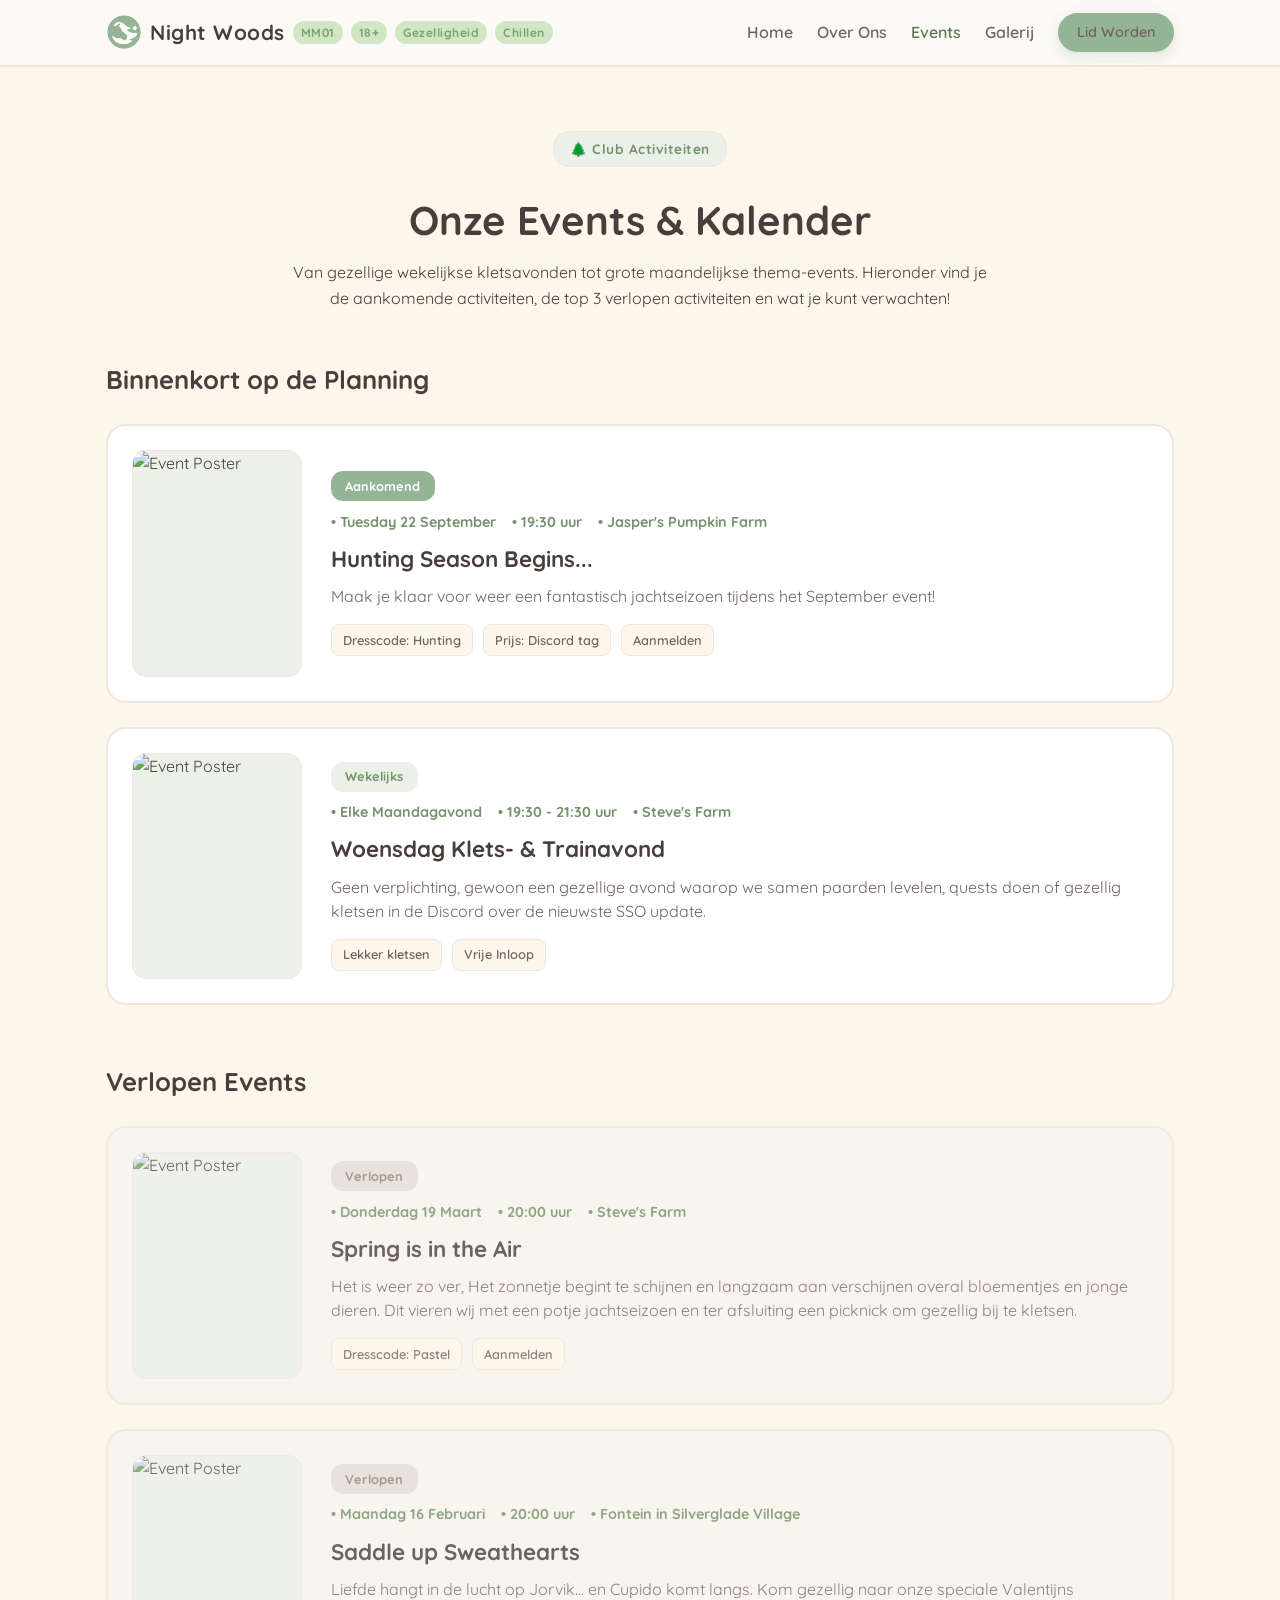
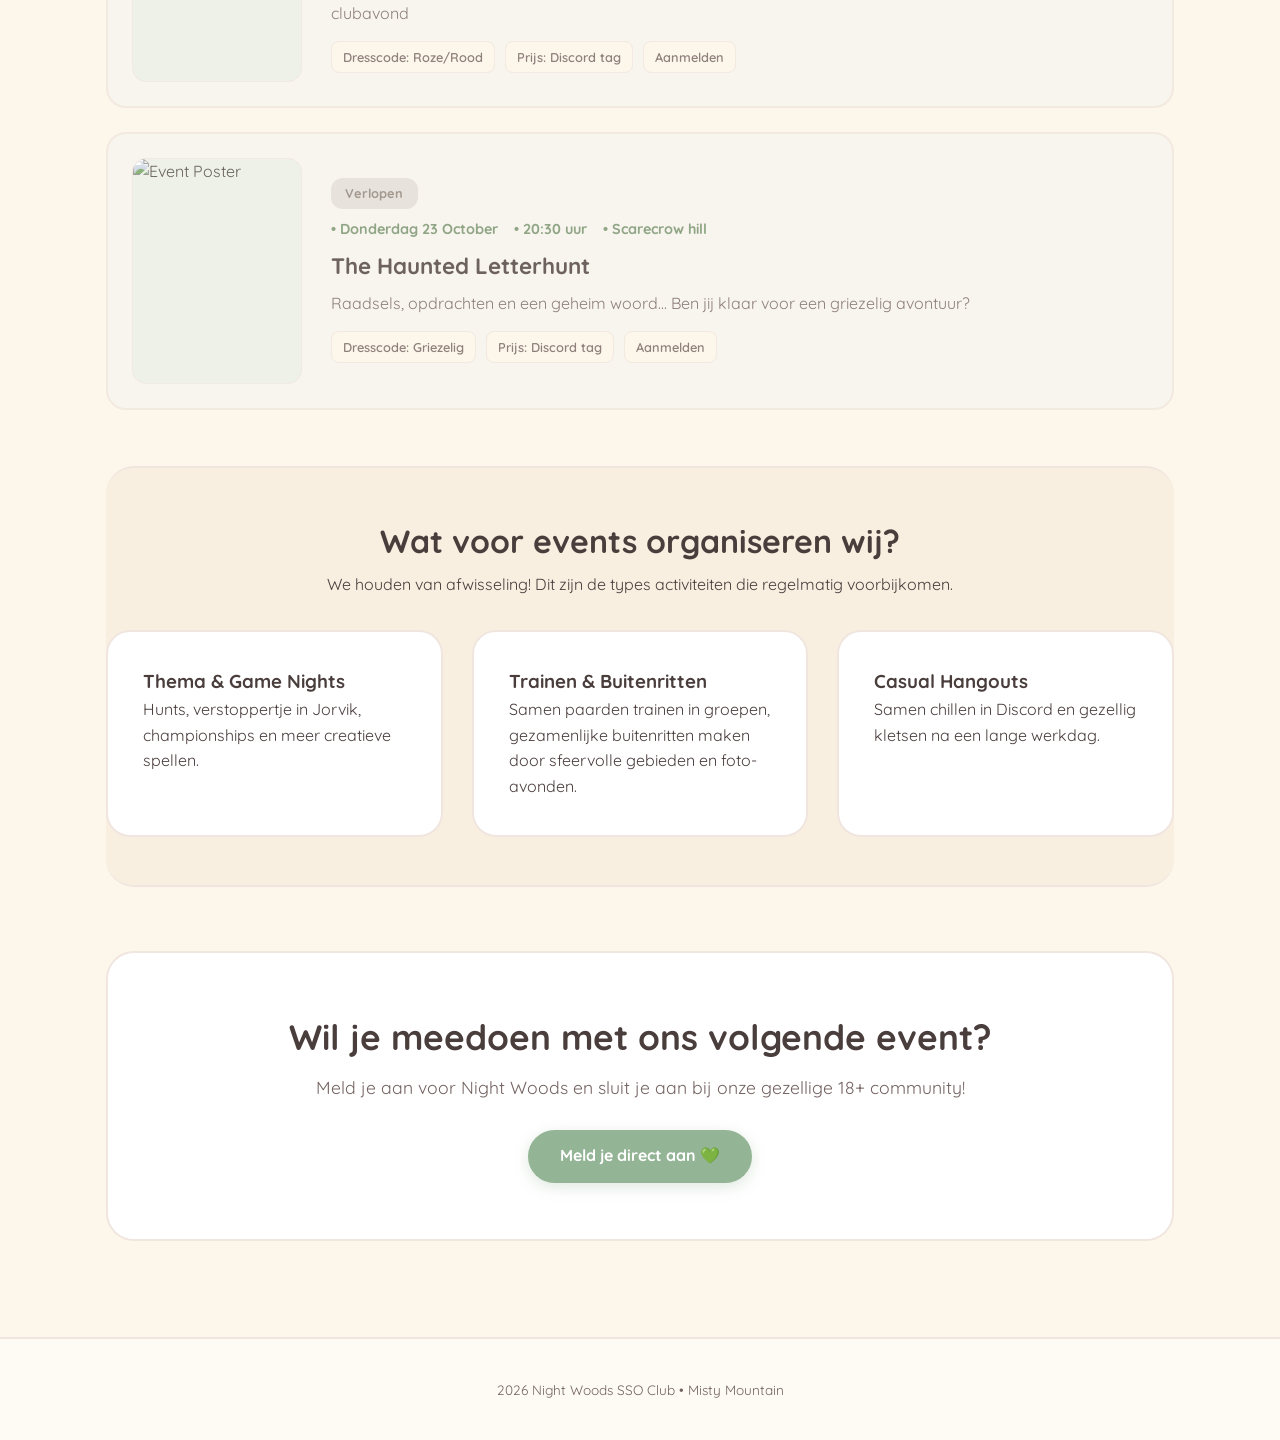
==== Events.html @ be2f6e5b "first commit" ====
<!DOCTYPE html>
<html lang="nl">
<head>
    <meta charset="UTF-8">
    <meta name="viewport" content="width=device-width, initial-scale=1.0">
    <title>Events | Night Woods 18+ SSO Club</title>
    
    <!-- Link naar de CSS in de map 'Css' -->
    <link rel="stylesheet" href="Css/Opmaak.css">
    
    <!-- Link naar de JS in de map 'Js' -->
    <script defer src="Js/main.js"></script>
</head>
<body>

    <!-- Navigatiemenu -->
    <header class="navbar">
        <div class="nav-container">
            <a href="index.html" class="brand-logo">
                <img src="Assets/Logo/SsoLogo.png" alt="Logo" class="brand-icon">
                Night Woods <span>MM01</span> <span>18+</span> <span>Gezelligheid</span> <span>Chillen</span>
            </a>
            <nav>
                <ul class="nav-links">
                    <li><a href="index.html">Home</a></li>
                    <li><a href="OverOns.html">Over Ons</a></li>
                    <li><a href="Events.html" class="active">Events</a></li>
                    <li><a href="Galerij.html">Galerij</a></li>
                    <li><a href="Aanmelden.html" class="btn btn-primary btn-nav">Lid Worden</a></li>
                </ul>
            </nav>
        </div>
    </header>

    <main class="container">
        
        <!-- Header Sectie -->
        <section class="events-header">
            <span class="badge">🌲 Club Activiteiten</span>
            <h1>Onze Events & Kalender</h1>
            <p>Van gezellige wekelijkse kletsavonden tot grote maandelijkse thema-events. Hieronder vind je de aankomende activiteiten, de top 3 verlopen activiteiten en wat je kunt verwachten!</p>
        </section>

        <!-- AANKOMENDE EVENTS -->
        <section class="events-section">
            <h2 class="section-title">Binnenkort op de Planning</h2>
            
            <div class="events-vertical-list">
                
                <!-- Event 1: Aankomend -->
                <article class="event-detail-card hover-lift">
                    <div class="event-poster">
                        <img src="assets/Poster/September26.png" alt="Event Poster">
                    </div>
                    <div class="event-detail-content">
                        <div class="event-detail-badge upcoming">Aankomend</div>
                        <div class="event-meta">
                            <span>• Tuesday 22 September</span>
                            <span>• 19:30 uur</span>
                            <span>• Jasper's Pumpkin Farm</span>
                        </div>
                        <h3>Hunting Season Begins...</h3>
                        <p>Maak je klaar voor weer een fantastisch jachtseizoen tijdens het September event!</p>
                        <div class="event-info-tags">
                            <span class="info-tag">Dresscode: Hunting</span>
                            <span class="info-tag">Prijs: Discord tag</span>
                            <span class="info-tag">Aanmelden</span>
                        </div>
                    </div>
                </article>

                <!-- Event 2: Wekelijks -->
                <article class="event-detail-card hover-lift">
                    <div class="event-poster">
                        <img src="assets/Poster/Wekelijks.png" alt="Event Poster">
                    </div>
                    <div class="event-detail-content">
                        <div class="event-detail-badge weekly">Wekelijks</div>
                        <div class="event-meta">
                            <span>• Elke Maandagavond</span>
                            <span>• 19:30 - 21:30 uur</span>
                            <span>• Steve's Farm</span>
                        </div>
                        <h3>Woensdag Klets- & Trainavond</h3>
                        <p>Geen verplichting, gewoon een gezellige avond waarop we samen paarden levelen, quests doen of gezellig kletsen in de Discord over de nieuwste SSO update.</p>
                        <div class="event-info-tags">
                            <span class="info-tag">Lekker kletsen</span>
                            <span class="info-tag">Vrije Inloop</span>
                        </div>
                    </div>
                </article>

            </div>
        </section>

        <!-- VERLOPEN EVENTS -->
        <section class="events-section">
            <h2 class="section-title">Verlopen Events</h2>
            
            <div class="events-vertical-list">
                
                <!-- Event 1: Verlopen -->
                <article class="event-detail-card event-expired hover-lift">
                    <div class="event-poster">
                        <img src="assets/Poster/Spring26.png" alt="Event Poster">
                    </div>
                    <div class="event-detail-content">
                        <div class="event-detail-badge expired">Verlopen</div>
                        <div class="event-meta">
                            <span>• Donderdag 19 Maart</span>
                            <span>• 20:00 uur</span>
                            <span>• Steve's Farm</span>
                        </div>
                        <h3>Spring is in the Air</h3>
                        <p>Het is weer zo ver, Het zonnetje begint te schijnen en langzaam aan verschijnen overal bloementjes en jonge dieren. Dit vieren wij met een potje jachtseizoen en ter afsluiting een picknick om gezellig bij te kletsen.</p>
                        <div class="event-info-tags">
                            <span class="info-tag">Dresscode: Pastel</span>
                            <span class="info-tag">Aanmelden</span>
                        </div>
                    </div>
                </article>

                <!-- Event 2: Verlopen -->
                <article class="event-detail-card event-expired hover-lift">
                    <div class="event-poster">
                        <img src="assets/Poster/Valentine26.png" alt="Event Poster">
                    </div>
                    <div class="event-detail-content">
                        <div class="event-detail-badge expired">Verlopen</div>
                        <div class="event-meta">
                            <span>• Maandag 16 Februari</span>
                            <span>• 20:00 uur</span>
                            <span>• Fontein in Silverglade Village</span>
                        </div>
                        <h3>Saddle up Sweathearts</h3>
                        <p>Liefde hangt in de lucht op Jorvik... en Cupido komt langs. Kom gezellig naar onze speciale Valentijns clubavond</p>
                        <div class="event-info-tags">
                            <span class="info-tag">Dresscode: Roze/Rood</span>
                            <span class="info-tag">Prijs: Discord tag</span>
                            <span class="info-tag">Aanmelden</span>
                        </div>
                    </div>
                </article>

                <!-- Event 3: Verlopen -->
                <article class="event-detail-card event-expired hover-lift">
                    <div class="event-poster">
                        <img src="assets/Poster/Halloween25.png" alt="Event Poster">
                    </div>
                    <div class="event-detail-content">
                        <div class="event-detail-badge expired">Verlopen</div>
                        <div class="event-meta">
                            <span>• Donderdag 23 October</span>
                            <span>• 20:30 uur</span>
                            <span>• Scarecrow hill</span>
                        </div>
                        <h3>The Haunted Letterhunt</h3>
                        <p>Raadsels, opdrachten en een geheim woord... Ben jij klaar voor een griezelig avontuur?</p>
                        <div class="event-info-tags">
                            <span class="info-tag">Dresscode: Griezelig</span>
                            <span class="info-tag">Prijs: Discord tag</span>
                            <span class="info-tag">Aanmelden</span>
                        </div>
                    </div>
                </article>

            </div>
        </section>

        <!-- EVENT CATEGORIEËN / SOORTEN EVENTS -->
        <section class="events-bg-wrapper rounded-wrapper">
            <div class="section-header">
                <h2>Wat voor events organiseren wij?</h2>
                <p>We houden van afwisseling! Dit zijn de types activiteiten die regelmatig voorbijkomen.</p>
            </div>

            <div class="grid-3">
                <div class="card hover-lift">
                    <h3>Thema & Game Nights</h3>
                    <p>Hunts, verstoppertje in Jorvik, championships en meer creatieve spellen.</p>
                </div>

                <div class="card hover-lift">

                    <h3>Trainen & Buitenritten</h3>
                    <p>Samen paarden trainen in groepen, gezamenlijke buitenritten maken door sfeervolle gebieden en foto-avonden.</p>
                </div>

                <div class="card hover-lift">
                    <h3>Casual Hangouts</h3>
                    <p>Samen chillen in Discord en gezellig kletsen na een lange werkdag.</p>
                </div>
            </div>
        </section>

        <!-- CTA ONDERAAN -->
        <section class="cta-banner hover-lift">
            <h2>Wil je meedoen met ons volgende event?</h2>
            <p>Meld je aan voor Night Woods en sluit je aan bij onze gezellige 18+ community!</p>
            <a href="Aanmelden.html" class="btn btn-primary float-animation">Meld je direct aan 💚</a>
        </section>

    </main>

    <footer>
        <p>2026 Night Woods SSO Club • Misty Mountain</p>
    </footer>

</body>
</html>
---- Css/Opmaak.css ----
@import url('https://fonts.googleapis.com/css2?family=Quicksand:wght@500;600;700&display=swap');

/* ==========================================================================
   CSS VARIABELEN & KLEUNINSTELLINGEN
   ========================================================================== */
:root {
    /* --- Knoppen & Primaire Elementen --- */
    --primary: #94b496;             /* Achtergrond primaire knop & actieve badges */
    --primary-hover: #5b7758;       /* Hover-status primaire knop & actieve navigatielinks */
    --primary-text: #ffffff;        /* Tekstkleur op primaire knoppen */
    
    --btn-sec-bg: #ffffff;          /* Achtergrond secundaire knop */
    --btn-sec-hover: #f7ede2;       /* Hover-achtergrond secundaire knop */
    
    --accent: #74926c;              /* Randaccenten & event metagegevens */
    
    /* --- Badges & Tags --- */
    --tag-pink-bg: #d0e6c4;         /* Achtergrond van tags in de merknaam/logo */
    --tag-pink-text: #7da176;       /* Tekstkleur van tags in de merknaam/logo */
    
    --badge-bg: #ebf0e8;            /* Achtergrond van algemene badges, tags & avatarframes */
    --badge-text: #74926c;          /* Tekstkleur van algemene badges & tags */

    /* --- Achtergrondkleuren --- */
    --bg-main: #fdf6ea;             /* Hoofdachtergrond van de pagina & formuliervelden */
    --bg-alt: #f8efe0;              /* Achtergrond van alternatieve/secundaire secties */
    --bg-card: #ffffff;             /* Achtergrond van kaarten, CTA-banners & containers */
    --bg-card-border: #f0e6df;      /* Randkleur voor kaarten, deelframes & scheidingslijnen */
    --bg-navbar: rgba(252, 250, 247, 0.92); /* Achtergrond van de sticky navigatiebalk */
    --bg-footer: rgba(255, 255, 255, 0.5);  /* Achtergrond van de footer */

    /* --- Tekstkleuren --- */
    --text-main: #4a3e3d;           /* Hoofdelementen, titels (h1-h4) & standaard tekst */
    --text-muted: #736361;          /* Subtekst, paragraaftekst & secundaire informatie */

    /* --- Afbeeldingen & Afmetingen --- */
    --logo-size: 36px;                                     /* Hoogte en breedte van het merklogo */
    --hero-banner-url: url('../Assets/Banner/Banner.png'); /* Bronbestand van de headerbanner */
    --hero-height: 380px;                                  /* Hoogte van de headerbanner */

    /* --- Transitie --- */
    --smooth-transition: all 0.3s cubic-bezier(0.25, 0.8, 0.25, 1);
}

/* ==========================================================================
   BASIS RESET & LAYOUT
   ========================================================================== */
* {
    margin: 0;
    padding: 0;
    box-sizing: border-box;
}

html {
    scroll-behavior: smooth;
}

body {
    background-color: var(--bg-main);
    color: var(--text-main);
    font-family: 'Quicksand', 'Segoe UI', sans-serif;
    line-height: 1.6;
}

.container {
    max-width: 1100px;
    margin: 0 auto;
    padding: 2rem 1rem;
}

/* ==========================================================================
   NAVIGATIEBALK
   ========================================================================== */
.navbar {
    background-color: var(--bg-navbar);
    backdrop-filter: blur(12px);
    position: sticky;
    top: 0;
    z-index: 100;
    border-bottom: 2px solid var(--bg-card-border);
    transition: var(--smooth-transition);
}

.nav-container {
    max-width: 1100px;
    margin: 0 auto;
    display: flex;
    justify-content: space-between;
    align-items: center;
    padding: 0.8rem 1rem;
}

.brand-logo {
    display: flex;
    align-items: center;
    gap: 0.5rem;
    font-size: 1.3rem;
    font-weight: 700;
    color: var(--text-main);
    text-decoration: none;
    letter-spacing: 0.5px;
}

.brand-icon {
    width: var(--logo-size);
    height: var(--logo-size);
    object-fit: contain;
    transition: transform 0.3s ease;
}

.brand-logo:hover .brand-icon {
    transform: rotate(-8deg) scale(1.1);
}

.brand-logo span {
    background: var(--tag-pink-bg);
    color: var(--tag-pink-text);
    font-size: 0.75rem;
    padding: 2px 8px;
    border-radius: 12px;
    font-weight: 700;
}

.nav-links {
    display: flex;
    list-style: none;
    gap: 1.5rem;
    align-items: center;
}

.nav-links a {
    color: var(--text-muted);
    text-decoration: none;
    font-weight: 600;
    transition: var(--smooth-transition);
}

.nav-links a:hover, 
.nav-links a.active {
    color: var(--primary-hover);
}

/* ==========================================================================
   HEADER BANNER
   ========================================================================== */
.hero-image-header {
    background: var(--hero-banner-url) center/cover no-repeat;
    height: var(--hero-height);
    width: 100%;
    border-bottom: 2px solid var(--bg-card-border);
}

.hero-text-section {
    background-color: var(--bg-main);
    padding: 3.5rem 1rem 2.5rem 1rem;
    text-align: center;
}

.hero-content {
    max-width: 700px;
    margin: 0 auto;
}

.hero-text-section h1 {
    font-size: 2.8rem;
    margin: 0.8rem 0;
    color: var(--text-main);
    font-weight: 700;
}

.hero-text-section p {
    color: var(--text-muted);
    font-size: 1.15rem;
    margin-bottom: 2rem;
}

.hero-buttons {
    display: flex;
    justify-content: center;
    gap: 1rem;
    flex-wrap: wrap;
}

/* ==========================================================================
   BADGES & KNOPPEN
   ========================================================================== */
.badge {
    background-color: var(--badge-bg);
    color: var(--badge-text);
    padding: 0.4rem 1rem;
    border-radius: 16px;
    font-size: 0.85rem;
    font-weight: 700;
    letter-spacing: 0.5px;
    display: inline-block;
    margin-bottom: 0.8rem;
    border: 1px solid var(--bg-card-border);
}

.btn {
    display: inline-block;
    padding: 0.85rem 2rem;
    border-radius: 50px;
    text-decoration: none;
    font-weight: 700;
    transition: var(--smooth-transition);
    border: none;
    cursor: pointer;
}

.btn-primary {
    background-color: var(--primary);
    color: var(--primary-text);
    box-shadow: 0 4px 15px rgba(148, 180, 150, 0.3);
}

.btn-primary:hover {
    background-color: var(--primary-hover);
    transform: translateY(-3px);
    box-shadow: 0 6px 20px rgba(111, 146, 108, 0.4);
}

.btn-secondary {
    background-color: var(--btn-sec-bg);
    color: var(--text-main);
    border: 2px solid var(--bg-card-border);
}

.btn-secondary:hover {
    background-color: var(--btn-sec-hover);
    transform: translateY(-3px);
}

.btn-nav {
    padding: 0.5rem 1.2rem;
    font-size: 0.9rem;
}

/* ==========================================================================
   GRID LAYOUTS & CONTAINERS
   ========================================================================== */
.events-bg-wrapper {
    background-color: var(--bg-alt);
    padding: 3rem 0;
    border-top: 2px solid var(--bg-card-border);
    border-bottom: 2px solid var(--bg-card-border);
    margin: 2rem 0;
}

.section-header {
    text-align: center;
    margin-bottom: 2rem;
}

.section-header h2 {
    font-size: 2rem;
    margin-bottom: 0.3rem;
}

.grid-2 {
    display: grid;
    grid-template-columns: repeat(auto-fit, minmax(300px, 1fr));
    gap: 2rem;
    margin: 2rem 0;
}

.grid-3 {
    display: grid;
    grid-template-columns: repeat(auto-fit, minmax(280px, 1fr));
    gap: 1.8rem;
    margin-top: 1.5rem;
}

.rounded-wrapper {
    border-radius: 28px;
}

/* ==========================================================================
   ALGEMENE KAARTEN & ELEMENEN
   ========================================================================== */
.card {
    background-color: var(--bg-card);
    border: 2px solid var(--bg-card-border);
    padding: 2.2rem;
    border-radius: 24px;
    position: relative;
    transition: var(--smooth-transition);
}

.card-icon {
    font-size: 1.8rem;
    margin-bottom: 0.5rem;
}

.card-highlight {
    border-left: 6px solid var(--accent);
}

.feature-list {
    list-style: none;
    margin-top: 1rem;
}

.feature-list li {
    padding: 0.6rem 0;
    border-bottom: 1px dashed var(--bg-card-border);
    color: var(--text-muted);
    display: flex;
    align-items: center;
    gap: 0.5rem;
}

.feature-list li:last-child {
    border-bottom: none;
}

.feature-list strong {
    color: var(--text-main);
}

/* ==========================================================================
   HOMEPAGE EVENT KAARTEN
   ========================================================================== */
.event-card {
    background-color: var(--bg-card);
    border: 2px solid var(--bg-card-border);
    border-radius: 24px;
    padding: 0 !important;
    overflow: hidden;
    display: flex;
    flex-direction: column;
    transition: var(--smooth-transition);
}

.event-card-image {
    width: 100%;
    height: 180px;
    position: relative;
    overflow: hidden;
    background-color: var(--badge-bg);
}

.event-card-image img {
    width: 100%;
    height: 100%;
    object-fit: cover;
    display: block;
    transition: transform 0.4s ease;
}

.event-card:hover .event-card-image img {
    transform: scale(1.05);
}

.event-card-body {
    padding: 1.5rem;
    display: flex;
    flex-direction: column;
    align-items: flex-start;
    flex-grow: 1;
}

.event-card-body .event-tag {
    position: static !important;
    display: inline-block;
    margin-bottom: 0.6rem;
    font-size: 0.8rem;
    color: var(--badge-text);
    background-color: var(--badge-bg);
    padding: 0.3rem 0.8rem;
    border-radius: 10px;
    font-weight: 700;
}

/* ==========================================================================
   EVENTS PAGINA LAYOUT
   ========================================================================== */
.events-header {
    text-align: center;
    max-width: 700px;
    margin: 2rem auto 3rem auto;
}

.events-header h1 {
    font-size: 2.5rem;
    margin: 0.5rem 0;
}

.section-title {
    font-size: 1.6rem;
    margin-bottom: 1.5rem;
    color: var(--text-main);
}

.events-vertical-list {
    display: flex;
    flex-direction: column;
    gap: 1.5rem;
    margin-bottom: 3.5rem;
}

.event-detail-card {
    background-color: var(--bg-card);
    border: 2px solid var(--bg-card-border);
    border-radius: 20px;
    padding: 1.5rem;
    display: flex;
    flex-direction: row;
    gap: 1.8rem;
    align-items: center;
}

.event-poster {
    width: 170px;
    aspect-ratio: 3 / 4;
    flex-shrink: 0;
    border-radius: 14px;
    overflow: hidden;
    background-color: var(--badge-bg);
    border: 1px solid var(--bg-card-border);
    display: flex;
    align-items: center;
    justify-content: center;
}

.event-poster img {
    width: 100%;
    height: 100%;
    display: block;
}

.event-detail-content {
    display: flex;
    flex-direction: column;
    align-items: flex-start;
    flex-grow: 1;
}

.event-detail-badge {
    display: inline-block;
    padding: 0.3rem 0.9rem;
    border-radius: 12px;
    font-size: 0.8rem;
    font-weight: 700;
    margin-bottom: 0.6rem;
}

.event-detail-badge.upcoming {
    background-color: var(--primary);
    color: #ffffff;
}

.event-detail-badge.weekly {
    background-color: var(--badge-bg);
    color: var(--badge-text);
}

.event-detail-badge.expired {
    background-color: #e2ded8;
    color: #8c827a;
}

.event-detail-card.event-expired {
    background-color: #f7f4ef;
    opacity: 0.8;
}

.event-detail-card.event-expired .event-poster img {
    filter: grayscale(40%);
}

.event-meta {
    display: flex;
    flex-wrap: wrap;
    gap: 1rem;
    font-size: 0.9rem;
    font-weight: 700;
    color: var(--accent);
    margin-bottom: 0.5rem;
}

.event-detail-content h3 {
    font-size: 1.4rem;
    margin-bottom: 0.4rem;
    color: var(--text-main);
}

.event-detail-content p {
    color: var(--text-muted);
    margin-bottom: 1rem;
    line-height: 1.5;
}

.event-info-tags {
    display: flex;
    flex-wrap: wrap;
    gap: 0.6rem;
}

.info-tag {
    background-color: var(--bg-main);
    border: 1px solid var(--bg-card-border);
    color: var(--text-muted);
    font-size: 0.8rem;
    padding: 0.3rem 0.7rem;
    border-radius: 8px;
    font-weight: 600;
}

/* ==========================================================================
   GALERIJ PAGINA LAYOUT
   ========================================================================== */
.gallery-header {
    text-align: center;
    max-width: 700px;
    margin: 2rem auto 3rem auto;
}

.gallery-header h1 {
    font-size: 2.5rem;
    margin: 0.5rem 0;
}

.gallery-grid {
    display: grid;
    grid-template-columns: repeat(auto-fill, minmax(300px, 1fr));
    gap: 1.5rem;
    margin-bottom: 4rem;
}

.gallery-card {
    background-color: var(--bg-card);
    border: 2px solid var(--bg-card-border);
    border-radius: 20px;
    overflow: hidden;
}

.gallery-image-wrapper {
    position: relative;
    width: 100%;
    aspect-ratio: 16 / 10;
    overflow: hidden;
    background-color: var(--badge-bg);
}

.gallery-image-wrapper img {
    width: 100%;
    height: 100%;
    object-fit: cover;
    display: block;
    transition: transform 0.4s ease;
}

.gallery-card:hover .gallery-image-wrapper img {
    transform: scale(1.05);
}

.gallery-overlay {
    position: absolute;
    top: 12px;
    left: 12px;
}

.gallery-tag {
    background-color: rgba(0, 0, 0, 0.65);
    color: #ffffff;
    font-size: 0.8rem;
    font-weight: 700;
    padding: 0.35rem 0.8rem;
    border-radius: 10px;
    backdrop-filter: blur(4px);
}

/* ==========================================================================
   OVER ONS PAGINA LAYOUT
   ========================================================================== */
.about-header {
    text-align: center;
    max-width: 700px;
    margin: 2rem auto 3.5rem auto;
}

.about-header h1 {
    font-size: 2.5rem;
    margin: 0.5rem 0;
}

.team-grid {
    display: grid;
    grid-template-columns: repeat(auto-fit, minmax(260px, 1fr));
    gap: 2rem;
    margin-bottom: 4rem;
}

.team-card {
    background-color: var(--bg-card);
    border: 2px solid var(--bg-card-border);
    border-radius: 20px;
    padding: 1.8rem;
    text-align: center;
    display: flex;
    flex-direction: column;
    align-items: center;
}

.team-avatar-wrapper {
    width: 130px;
    height: 130px;
    border-radius: 50%;
    overflow: hidden;
    margin-bottom: 1.2rem;
    border: 3px solid var(--primary);
    background-color: var(--badge-bg);
}

.team-avatar-wrapper img {
    width: 100%;
    height: 100%;
    object-fit: cover;
}

.team-role {
    display: inline-block;
    background-color: var(--badge-bg);
    color: var(--badge-text);
    font-size: 0.8rem;
    font-weight: 700;
    padding: 0.3rem 0.8rem;
    border-radius: 10px;
    margin-bottom: 0.5rem;
}

.team-info h3 {
    font-size: 1.3rem;
    color: var(--text-main);
    margin-bottom: 0.5rem;
}

.team-info p {
    font-size: 0.9rem;
    color: var(--text-muted);
    line-height: 1.5;
}

.members-section {
    padding: 3rem 2rem;
    margin-bottom: 4rem;
}

.members-grid {
    display: grid;
    grid-template-columns: repeat(auto-fill, minmax(130px, 1fr));
    gap: 1.5rem;
    margin-top: 2rem;
}

.member-badge-card {
    background-color: var(--bg-card);
    border: 2px solid var(--bg-card-border);
    border-radius: 16px;
    padding: 1rem;
    text-align: center;
    display: flex;
    flex-direction: column;
    align-items: center;
}

.member-avatar {
    width: 70px;
    height: 70px;
    border-radius: 50%;
    overflow: hidden;
    margin-bottom: 0.6rem;
    border: 2px solid var(--bg-card-border);
    background-color: var(--bg-main);
}

.member-avatar img {
    width: 100%;
    height: 100%;
    object-fit: cover;
}

.member-badge-card h4 {
    font-size: 0.95rem;
    color: var(--text-main);
    margin-bottom: 0.2rem;
}

.member-tag {
    font-size: 0.75rem;
    color: var(--text-muted);
    font-weight: 600;
}

.placeholder-card {
    border: 2px dashed var(--bg-card-border);
    background-color: transparent;
}

.placeholder-avatar {
    display: flex;
    align-items: center;
    justify-content: center;
    font-size: 1.5rem;
}

/* ==========================================================================
   FORMULIER LAYOUT
   ========================================================================== */
.form-header {
    text-align: center;
    max-width: 650px;
    margin: 2rem auto 2.5rem auto;
}

.form-header h1 {
    font-size: 2.5rem;
    margin: 0.5rem 0;
}

.form-card {
    max-width: 650px;
    margin: 0 auto 4rem auto;
}

.club-form {
    display: flex;
    flex-direction: column;
    gap: 1.5rem;
}

.form-group {
    display: flex;
    flex-direction: column;
    gap: 0.5rem;
}

.form-group label {
    font-weight: 700;
    color: var(--text-main);
    font-size: 0.95rem;
}

.form-group input,
.form-group textarea {
    width: 100%;
    padding: 0.9rem 1.2rem;
    border-radius: 16px;
    border: 2px solid var(--bg-card-border);
    background-color: var(--bg-main);
    color: var(--text-main);
    font-family: inherit;
    font-size: 1rem;
    transition: var(--smooth-transition);
}

.form-group input:focus,
.form-group textarea:focus {
    outline: none;
    border-color: var(--primary);
    background-color: #ffffff;
    box-shadow: 0 0 0 4px rgba(148, 180, 150, 0.2);
}

.btn-submit {
    width: 100%;
    margin-top: 1rem;
    font-size: 1.1rem;
    text-align: center;
}

/* ==========================================================================
   FOOTER & CTA BANNER
   ========================================================================== */
.cta-banner {
    background-color: var(--bg-card);
    border: 2px solid var(--bg-card-border);
    text-align: center;
    padding: 3.5rem 1.5rem;
    border-radius: 28px;
    margin: 4rem 0;
}

.cta-banner h2 {
    font-size: 2.2rem;
    margin-bottom: 0.5rem;
}

.cta-banner p {
    color: var(--text-muted);
    margin-bottom: 1.8rem;
    font-size: 1.1rem;
}

footer {
    text-align: center;
    padding: 2.5rem 1rem;
    color: var(--text-muted);
    font-size: 0.85rem;
    border-top: 2px solid var(--bg-card-border);
    background-color: var(--bg-footer);
}

/* ==========================================================================
   ANIMATIES & HOVER EFFECTEN
   ========================================================================== */
.hover-lift {
    transition: var(--smooth-transition);
}

.hover-lift:hover {
    transform: translateY(-6px);
    box-shadow: 0 12px 30px rgba(74, 62, 61, 0.08);
    border-color: #e2d5cb;
}

.float-animation {
    animation: float 3s ease-in-out infinite;
}

.float-animation:hover {
    animation-play-state: paused;
}

@keyframes float {
    0% {
        transform: translateY(0px);
    }
    50% {
        transform: translateY(-6px);
    }
    100% {
        transform: translateY(0px);
    }
}

/* ==========================================================================
   MEDIA QUERIES (RESPONSIVE DESIGN)
   ========================================================================== */
@media (max-width: 650px) {
    .event-detail-card {
        flex-direction: column;
        align-items: stretch;
    }
    
    .event-poster {
        width: 100%;
        max-width: 260px;
        margin: 0 auto;
        aspect-ratio: 3 / 4;
    }
}
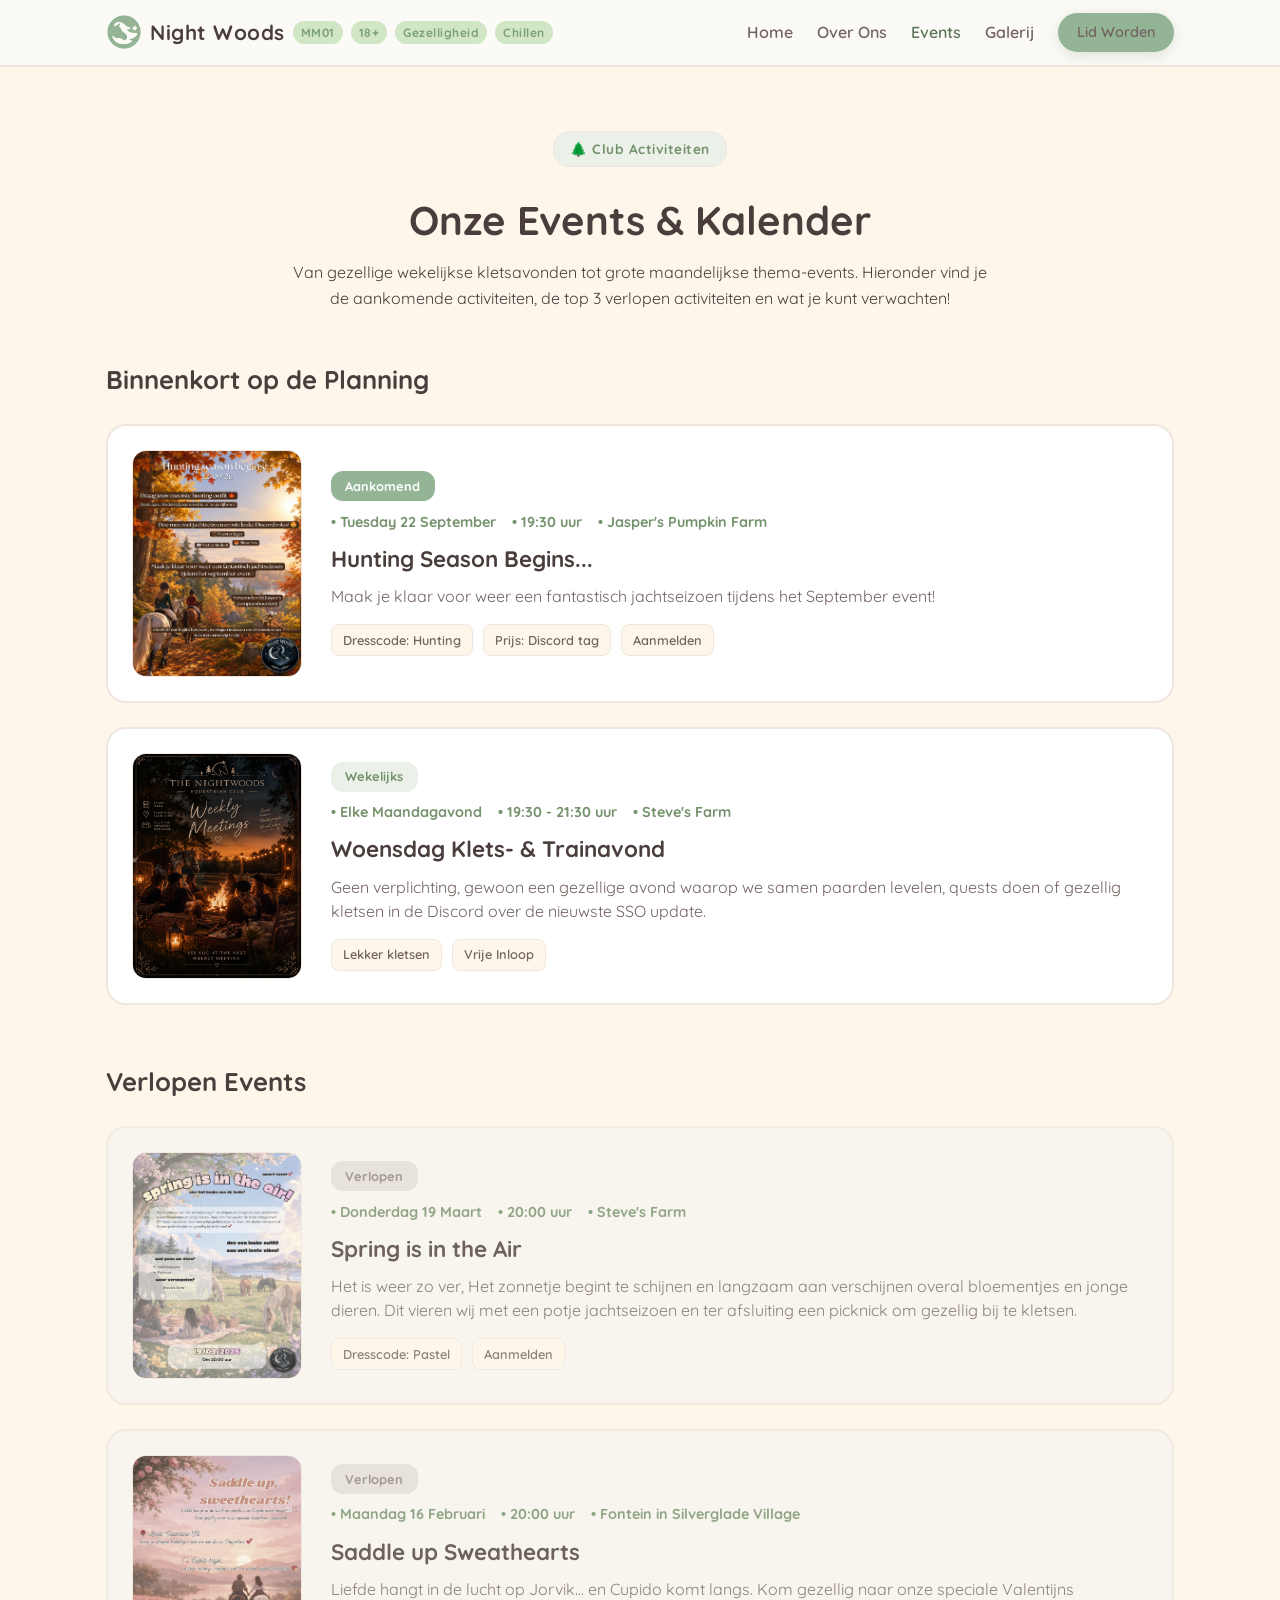
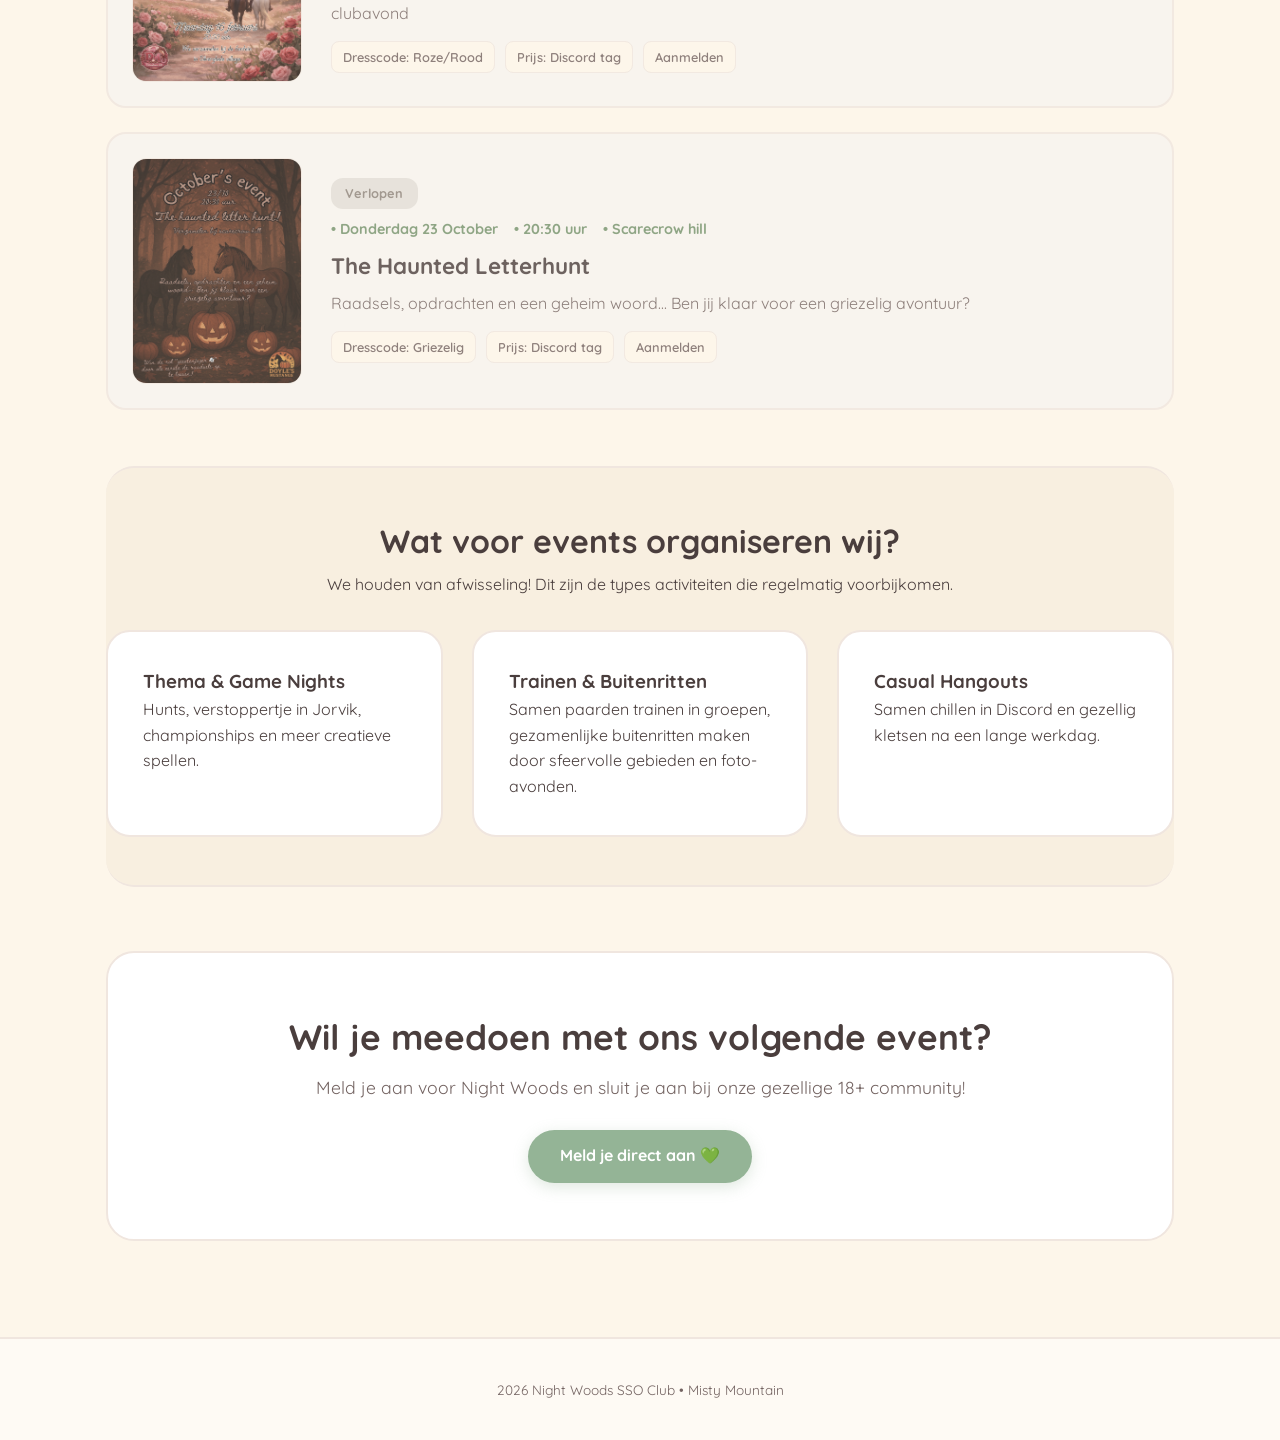
==== commit 5602cdd9: "Event en Index aangepast (filepath)" ====
--- a/Events.html
+++ b/Events.html
@@ -50,7 +50,7 @@
                 <!-- Event 1: Aankomend -->
                 <article class="event-detail-card hover-lift">
                     <div class="event-poster">
-                        <img src="assets/Poster/September26.png" alt="Event Poster">
+                        <img src="Assets/Poster/September26.png" alt="Event Poster">
                     </div>
                     <div class="event-detail-content">
                         <div class="event-detail-badge upcoming">Aankomend</div>
@@ -72,7 +72,7 @@
                 <!-- Event 2: Wekelijks -->
                 <article class="event-detail-card hover-lift">
                     <div class="event-poster">
-                        <img src="assets/Poster/Wekelijks.png" alt="Event Poster">
+                        <img src="Assets/Poster/Wekelijks.png" alt="Event Poster">
                     </div>
                     <div class="event-detail-content">
                         <div class="event-detail-badge weekly">Wekelijks</div>
@@ -102,7 +102,7 @@
                 <!-- Event 1: Verlopen -->
                 <article class="event-detail-card event-expired hover-lift">
                     <div class="event-poster">
-                        <img src="assets/Poster/Spring26.png" alt="Event Poster">
+                        <img src="Assets/Poster/Spring26.png" alt="Event Poster">
                     </div>
                     <div class="event-detail-content">
                         <div class="event-detail-badge expired">Verlopen</div>
@@ -123,7 +123,7 @@
                 <!-- Event 2: Verlopen -->
                 <article class="event-detail-card event-expired hover-lift">
                     <div class="event-poster">
-                        <img src="assets/Poster/Valentine26.png" alt="Event Poster">
+                        <img src="Assets/Poster/Valentine26.png" alt="Event Poster">
                     </div>
                     <div class="event-detail-content">
                         <div class="event-detail-badge expired">Verlopen</div>
@@ -145,7 +145,7 @@
                 <!-- Event 3: Verlopen -->
                 <article class="event-detail-card event-expired hover-lift">
                     <div class="event-poster">
-                        <img src="assets/Poster/Halloween25.png" alt="Event Poster">
+                        <img src="Assets/Poster/Halloween25.png" alt="Event Poster">
                     </div>
                     <div class="event-detail-content">
                         <div class="event-detail-badge expired">Verlopen</div>
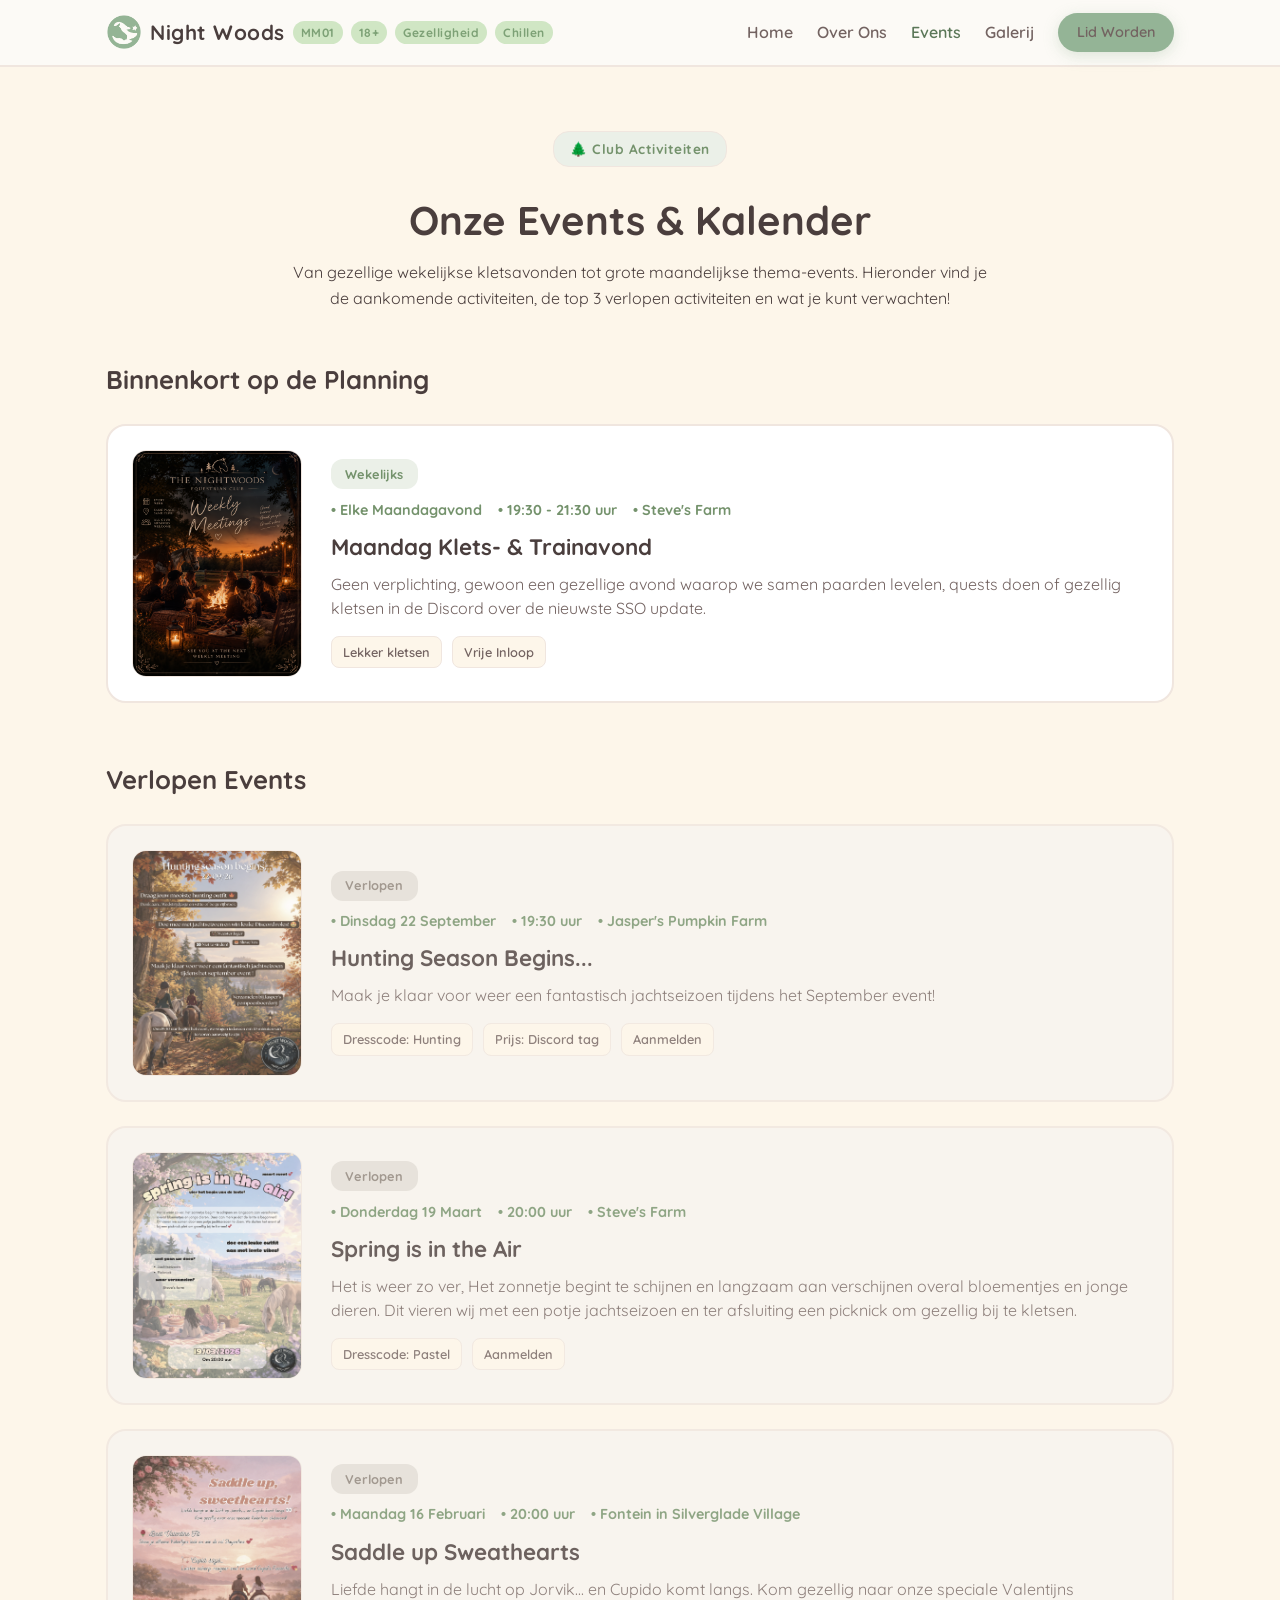
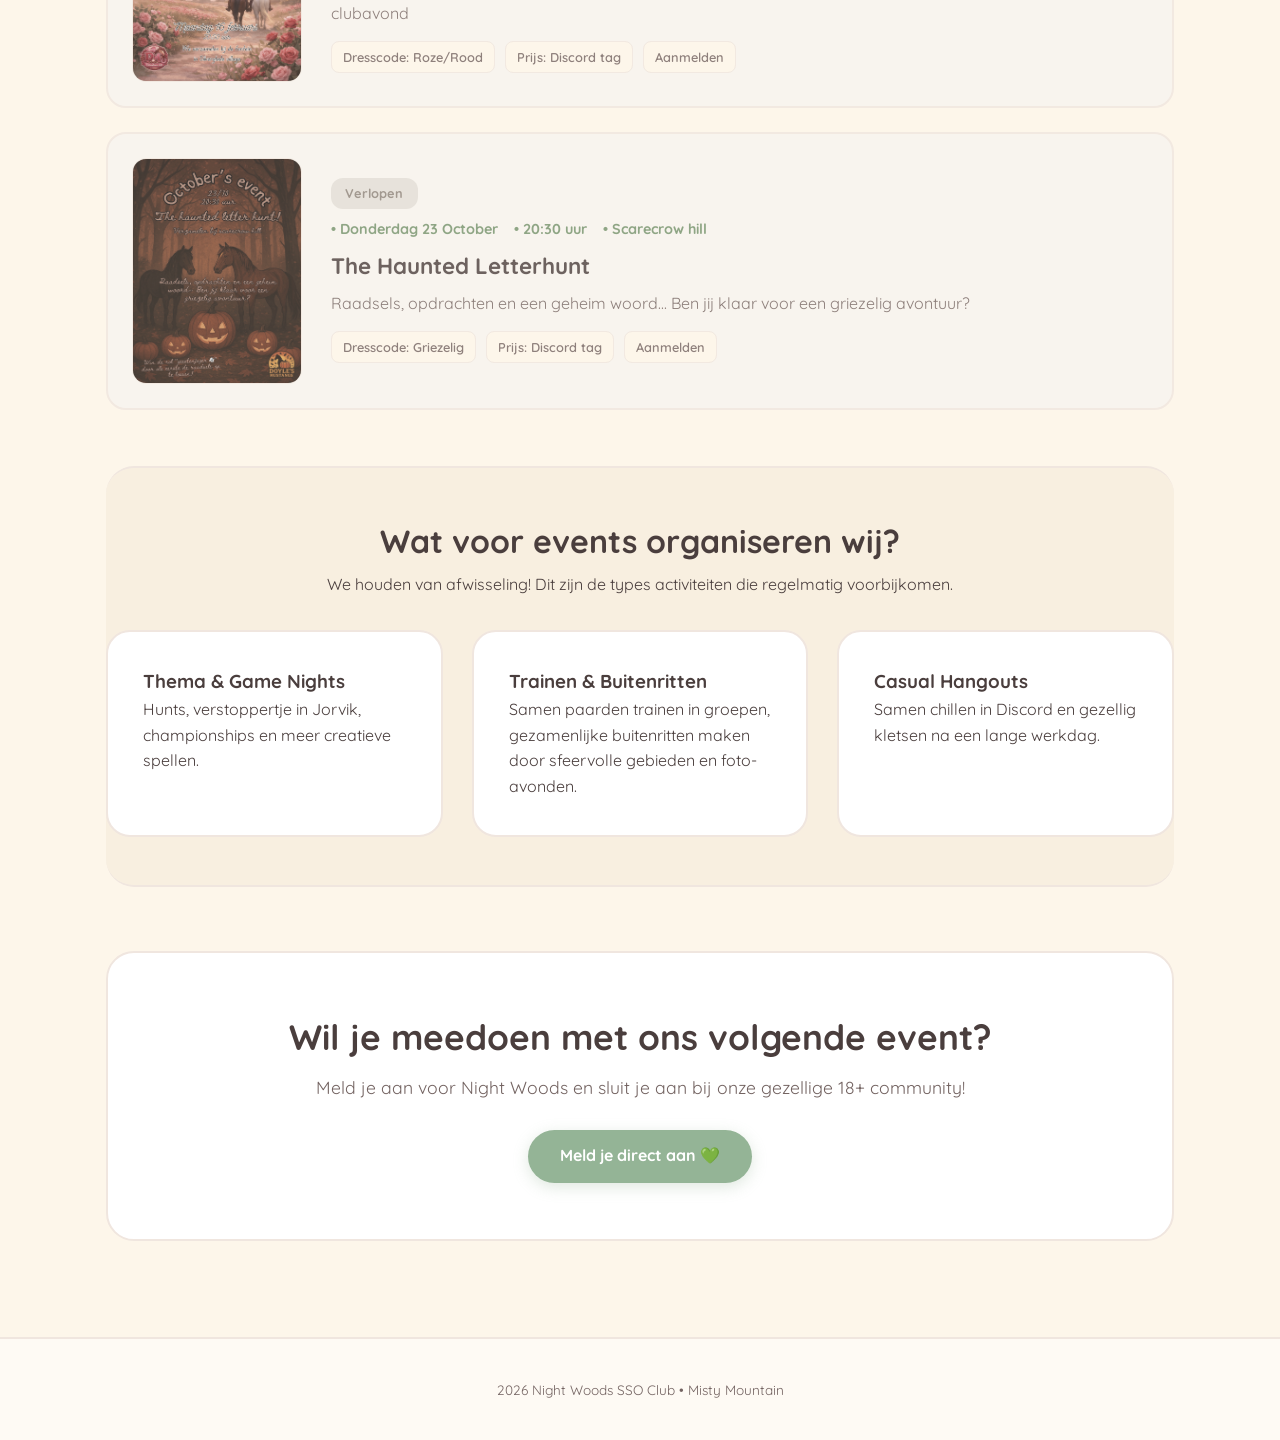
==== commit f34f3fc7: "Events Updated + Typfout" ====
--- a/Events.html
+++ b/Events.html
@@ -47,29 +47,9 @@
             
             <div class="events-vertical-list">
                 
-                <!-- Event 1: Aankomend -->
-                <article class="event-detail-card hover-lift">
-                    <div class="event-poster">
-                        <img src="Assets/Poster/September26.png" alt="Event Poster">
-                    </div>
-                    <div class="event-detail-content">
-                        <div class="event-detail-badge upcoming">Aankomend</div>
-                        <div class="event-meta">
-                            <span>• Tuesday 22 September</span>
-                            <span>• 19:30 uur</span>
-                            <span>• Jasper's Pumpkin Farm</span>
-                        </div>
-                        <h3>Hunting Season Begins...</h3>
-                        <p>Maak je klaar voor weer een fantastisch jachtseizoen tijdens het September event!</p>
-                        <div class="event-info-tags">
-                            <span class="info-tag">Dresscode: Hunting</span>
-                            <span class="info-tag">Prijs: Discord tag</span>
-                            <span class="info-tag">Aanmelden</span>
-                        </div>
-                    </div>
-                </article>
-
-                <!-- Event 2: Wekelijks -->
+
+
+                <!-- Event 1: Wekelijks -->
                 <article class="event-detail-card hover-lift">
                     <div class="event-poster">
                         <img src="Assets/Poster/Wekelijks.png" alt="Event Poster">
@@ -81,7 +61,7 @@
                             <span>• 19:30 - 21:30 uur</span>
                             <span>• Steve's Farm</span>
                         </div>
-                        <h3>Woensdag Klets- & Trainavond</h3>
+                        <h3>Maandag Klets- & Trainavond</h3>
                         <p>Geen verplichting, gewoon een gezellige avond waarop we samen paarden levelen, quests doen of gezellig kletsen in de Discord over de nieuwste SSO update.</p>
                         <div class="event-info-tags">
                             <span class="info-tag">Lekker kletsen</span>
@@ -98,8 +78,30 @@
             <h2 class="section-title">Verlopen Events</h2>
             
             <div class="events-vertical-list">
+
+                <!-- Event 4: Verlopen -->
+                <article class="event-detail-card event-expired hover-lift">
+                    <div class="event-poster">
+                        <img src="Assets/Poster/September26.png" alt="Event Poster">
+                    </div>
+                    <div class="event-detail-content">
+                        <div class="event-detail-badge expired">Verlopen</div>
+                        <div class="event-meta">
+                            <span>• Dinsdag 22 September</span>
+                            <span>• 19:30 uur</span>
+                            <span>• Jasper's Pumpkin Farm</span>
+                        </div>
+                        <h3>Hunting Season Begins...</h3>
+                        <p>Maak je klaar voor weer een fantastisch jachtseizoen tijdens het September event!</p>
+                        <div class="event-info-tags">
+                            <span class="info-tag">Dresscode: Hunting</span>
+                            <span class="info-tag">Prijs: Discord tag</span>
+                            <span class="info-tag">Aanmelden</span>
+                        </div>
+                    </div>
+                </article>
                 
-                <!-- Event 1: Verlopen -->
+                <!-- Event 3: Verlopen -->
                 <article class="event-detail-card event-expired hover-lift">
                     <div class="event-poster">
                         <img src="Assets/Poster/Spring26.png" alt="Event Poster">
@@ -142,7 +144,7 @@
                     </div>
                 </article>
 
-                <!-- Event 3: Verlopen -->
+                <!-- Event 1: Verlopen -->
                 <article class="event-detail-card event-expired hover-lift">
                     <div class="event-poster">
                         <img src="Assets/Poster/Halloween25.png" alt="Event Poster">
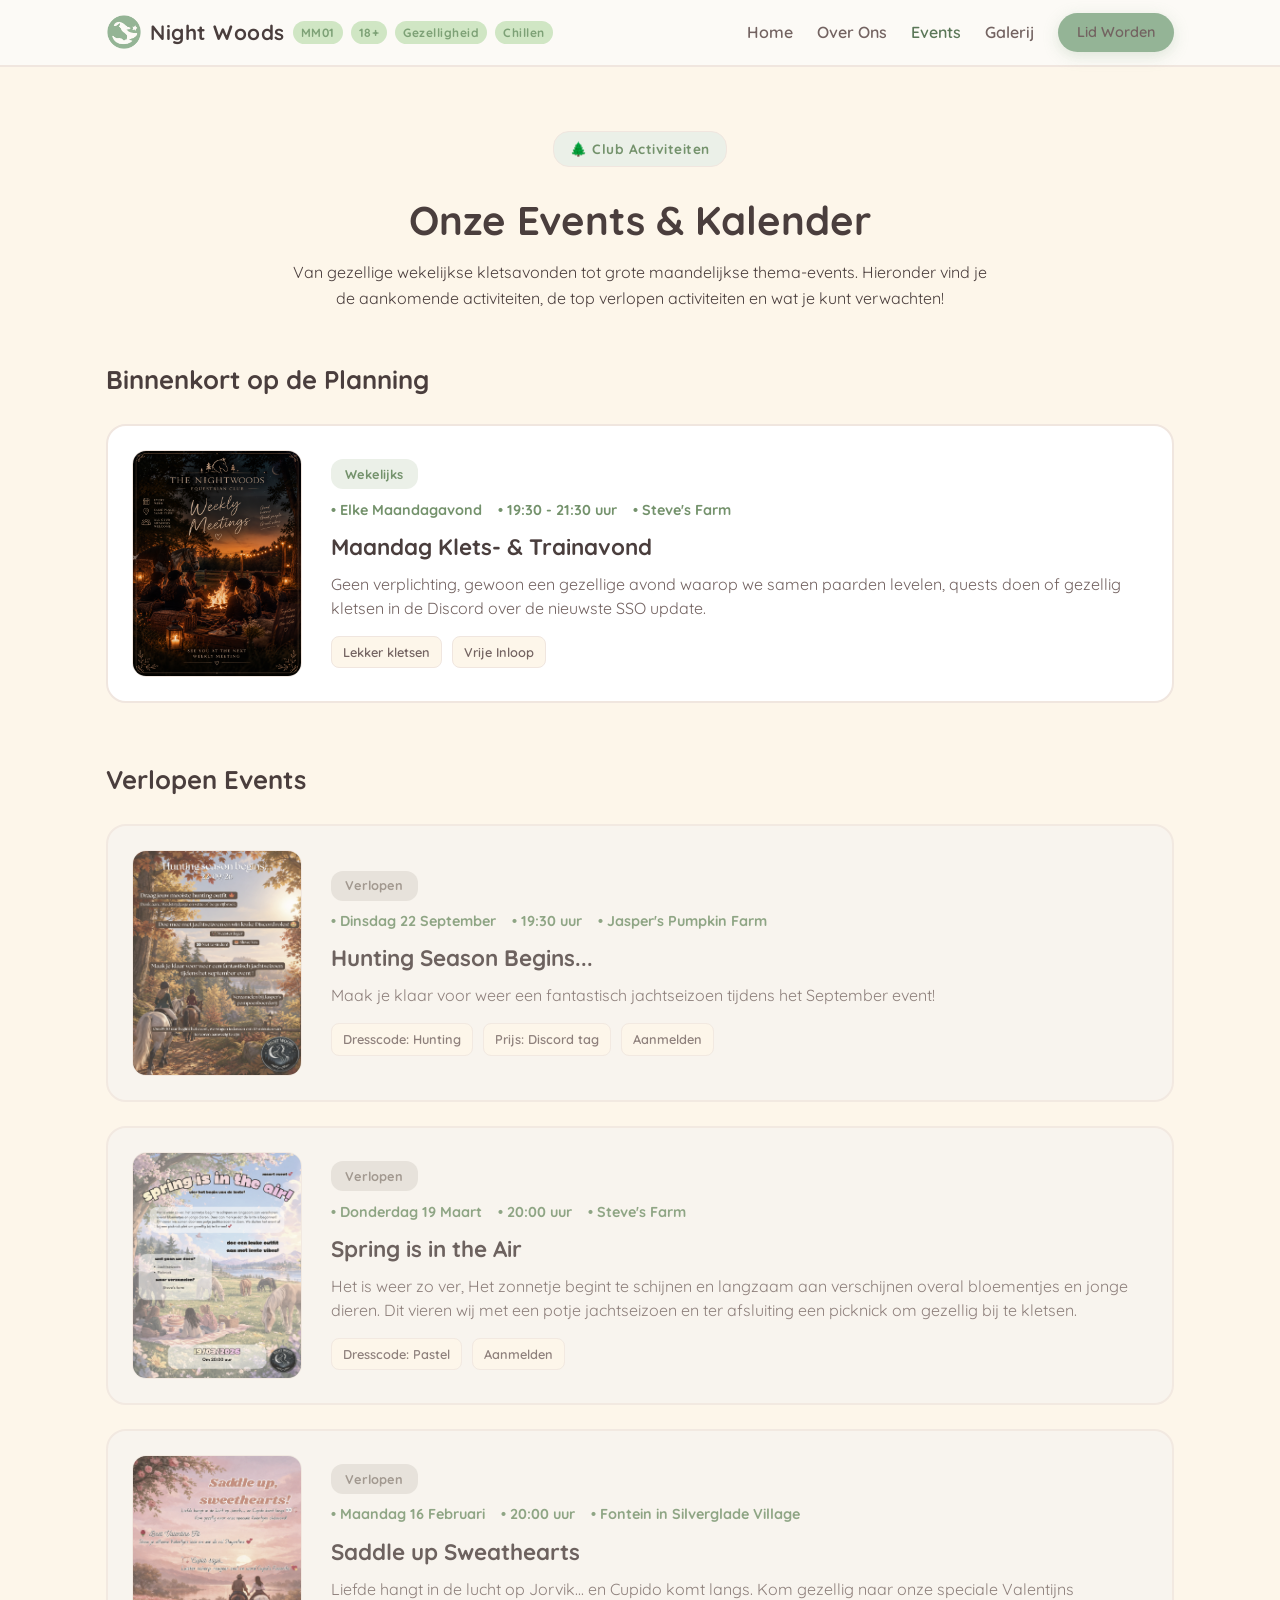
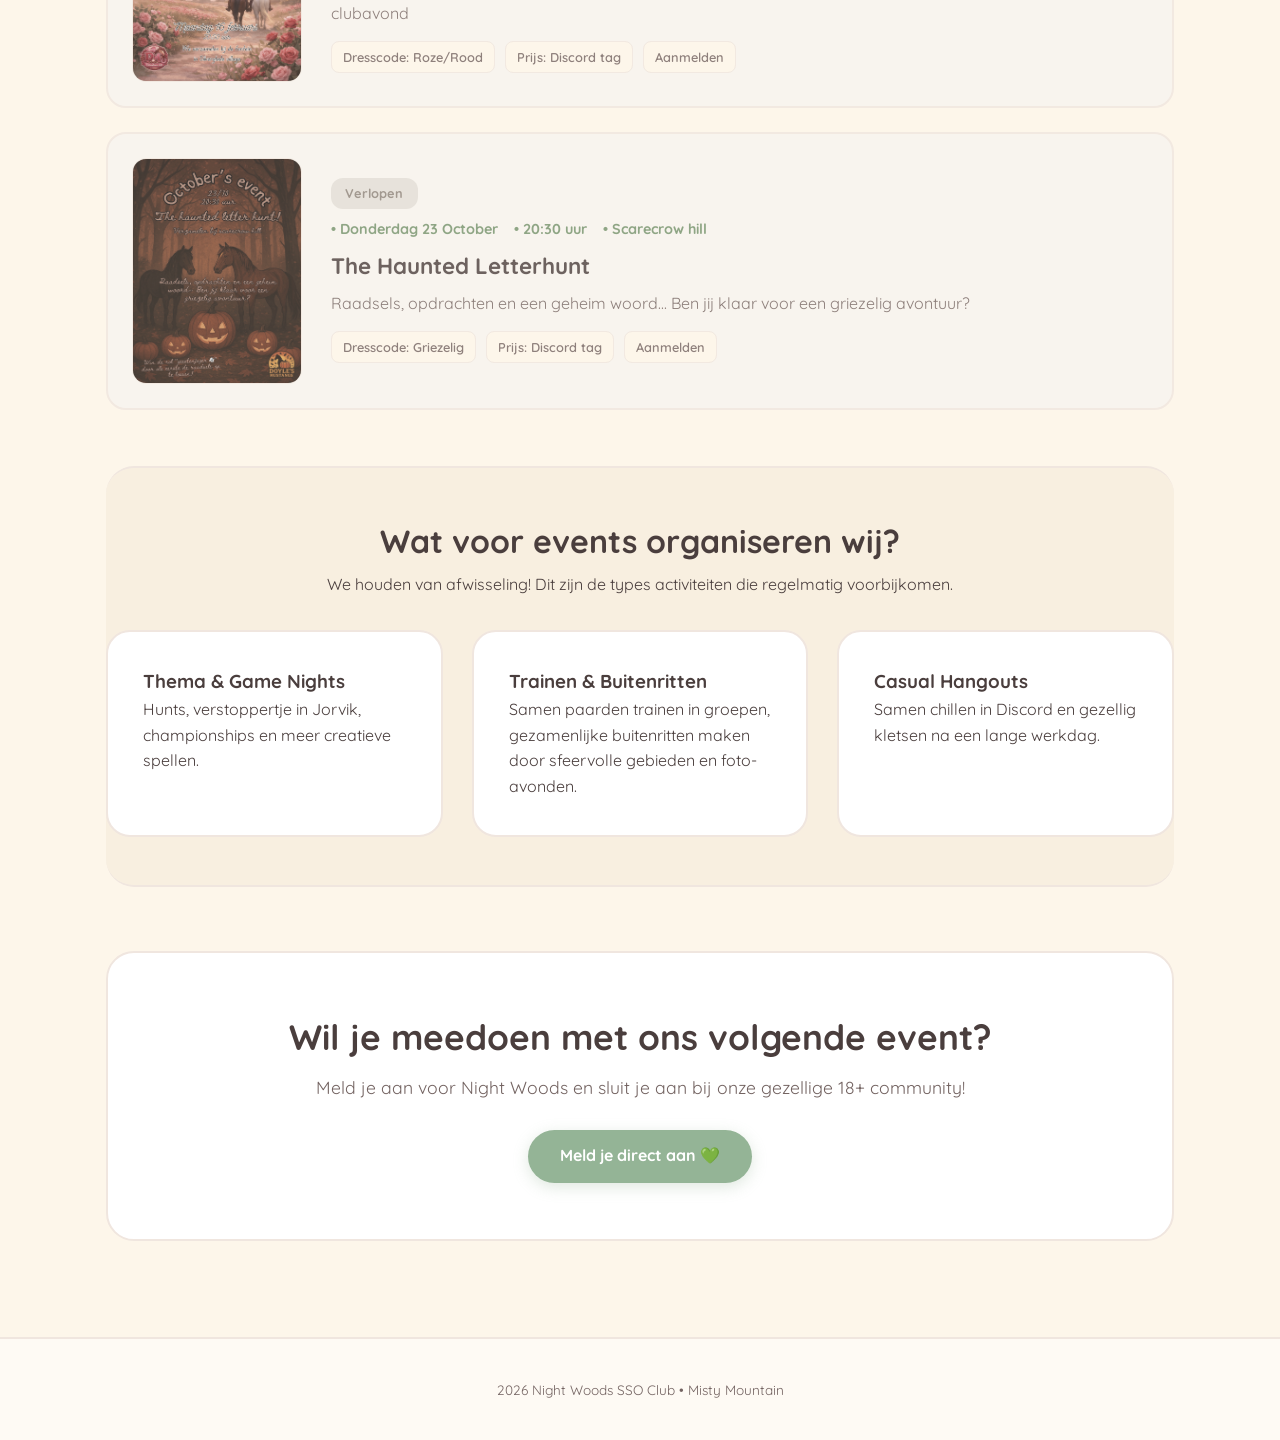
==== commit 24c386a8: "Aanpassing tekst events.html" ====
--- a/Events.html
+++ b/Events.html
@@ -38,7 +38,7 @@
         <section class="events-header">
             <span class="badge">🌲 Club Activiteiten</span>
             <h1>Onze Events & Kalender</h1>
-            <p>Van gezellige wekelijkse kletsavonden tot grote maandelijkse thema-events. Hieronder vind je de aankomende activiteiten, de top 3 verlopen activiteiten en wat je kunt verwachten!</p>
+            <p>Van gezellige wekelijkse kletsavonden tot grote maandelijkse thema-events. Hieronder vind je de aankomende activiteiten, de top verlopen activiteiten en wat je kunt verwachten!</p>
         </section>
 
         <!-- AANKOMENDE EVENTS -->
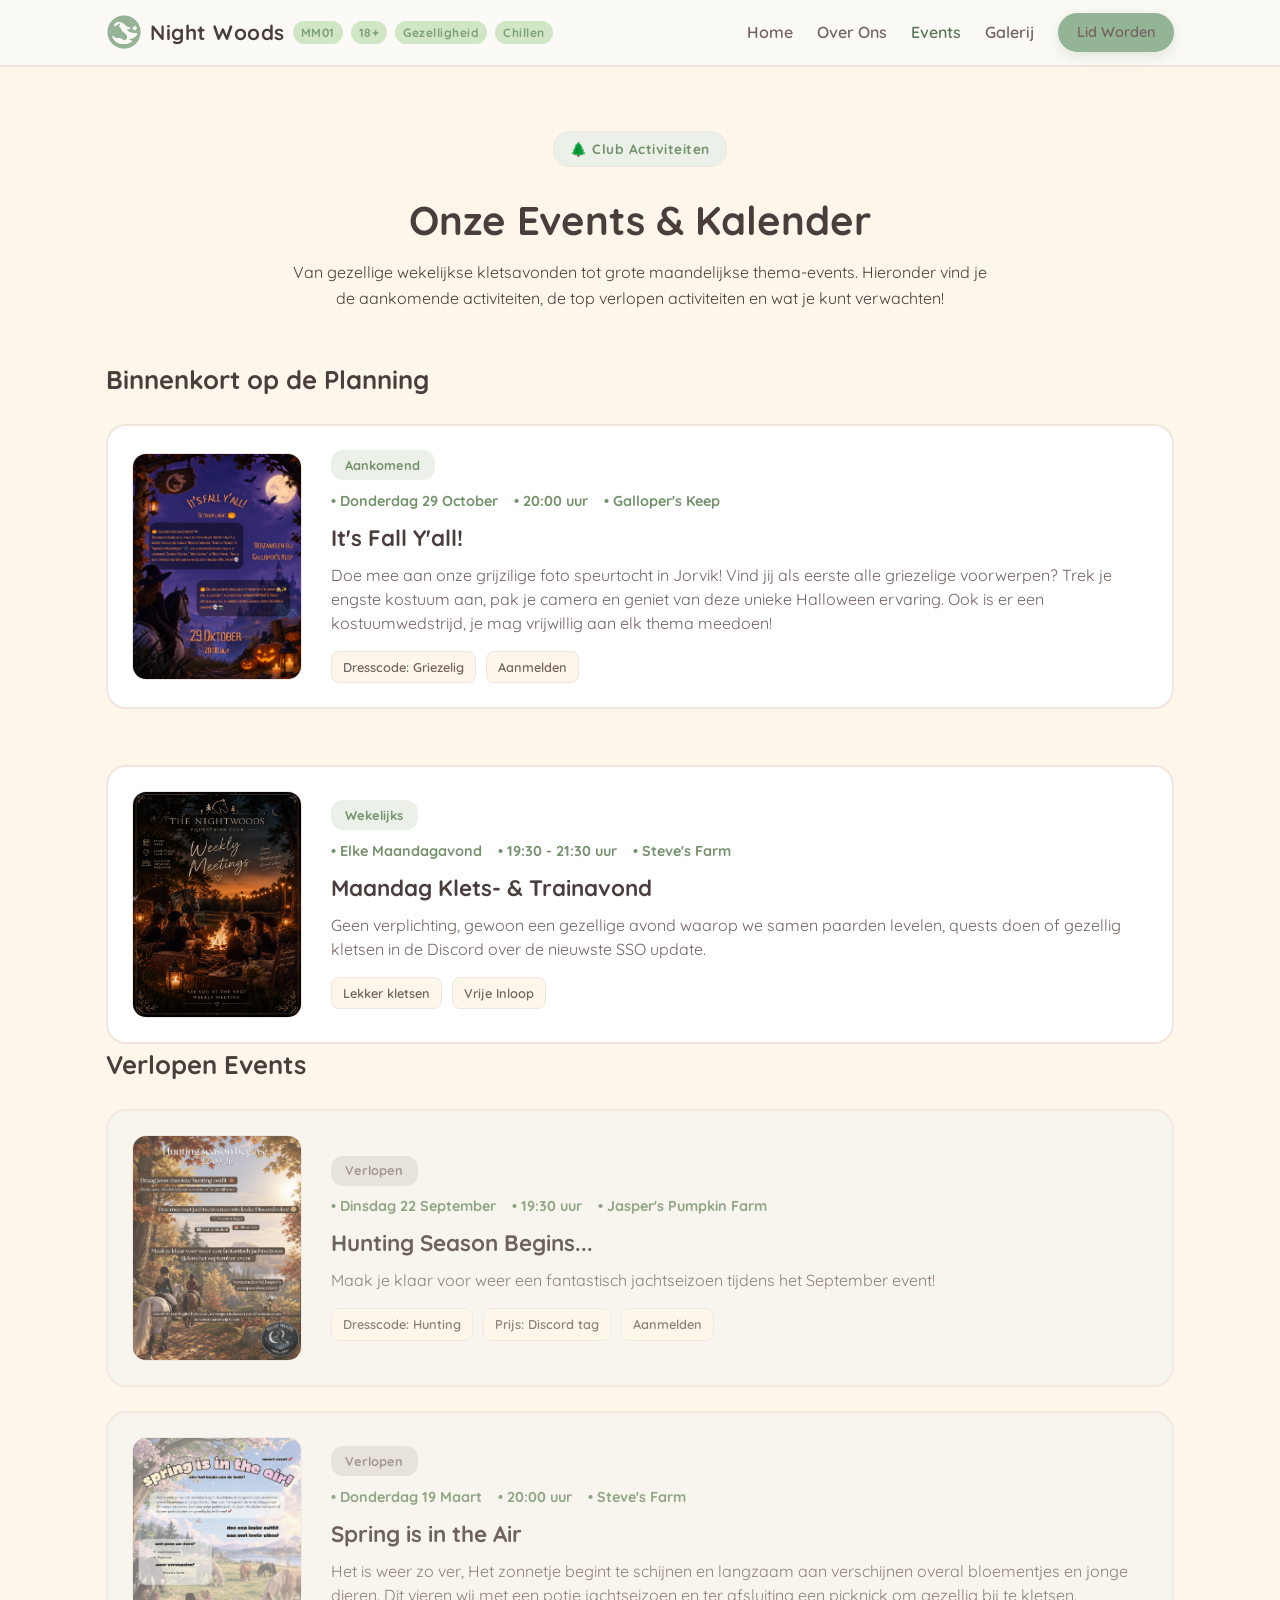
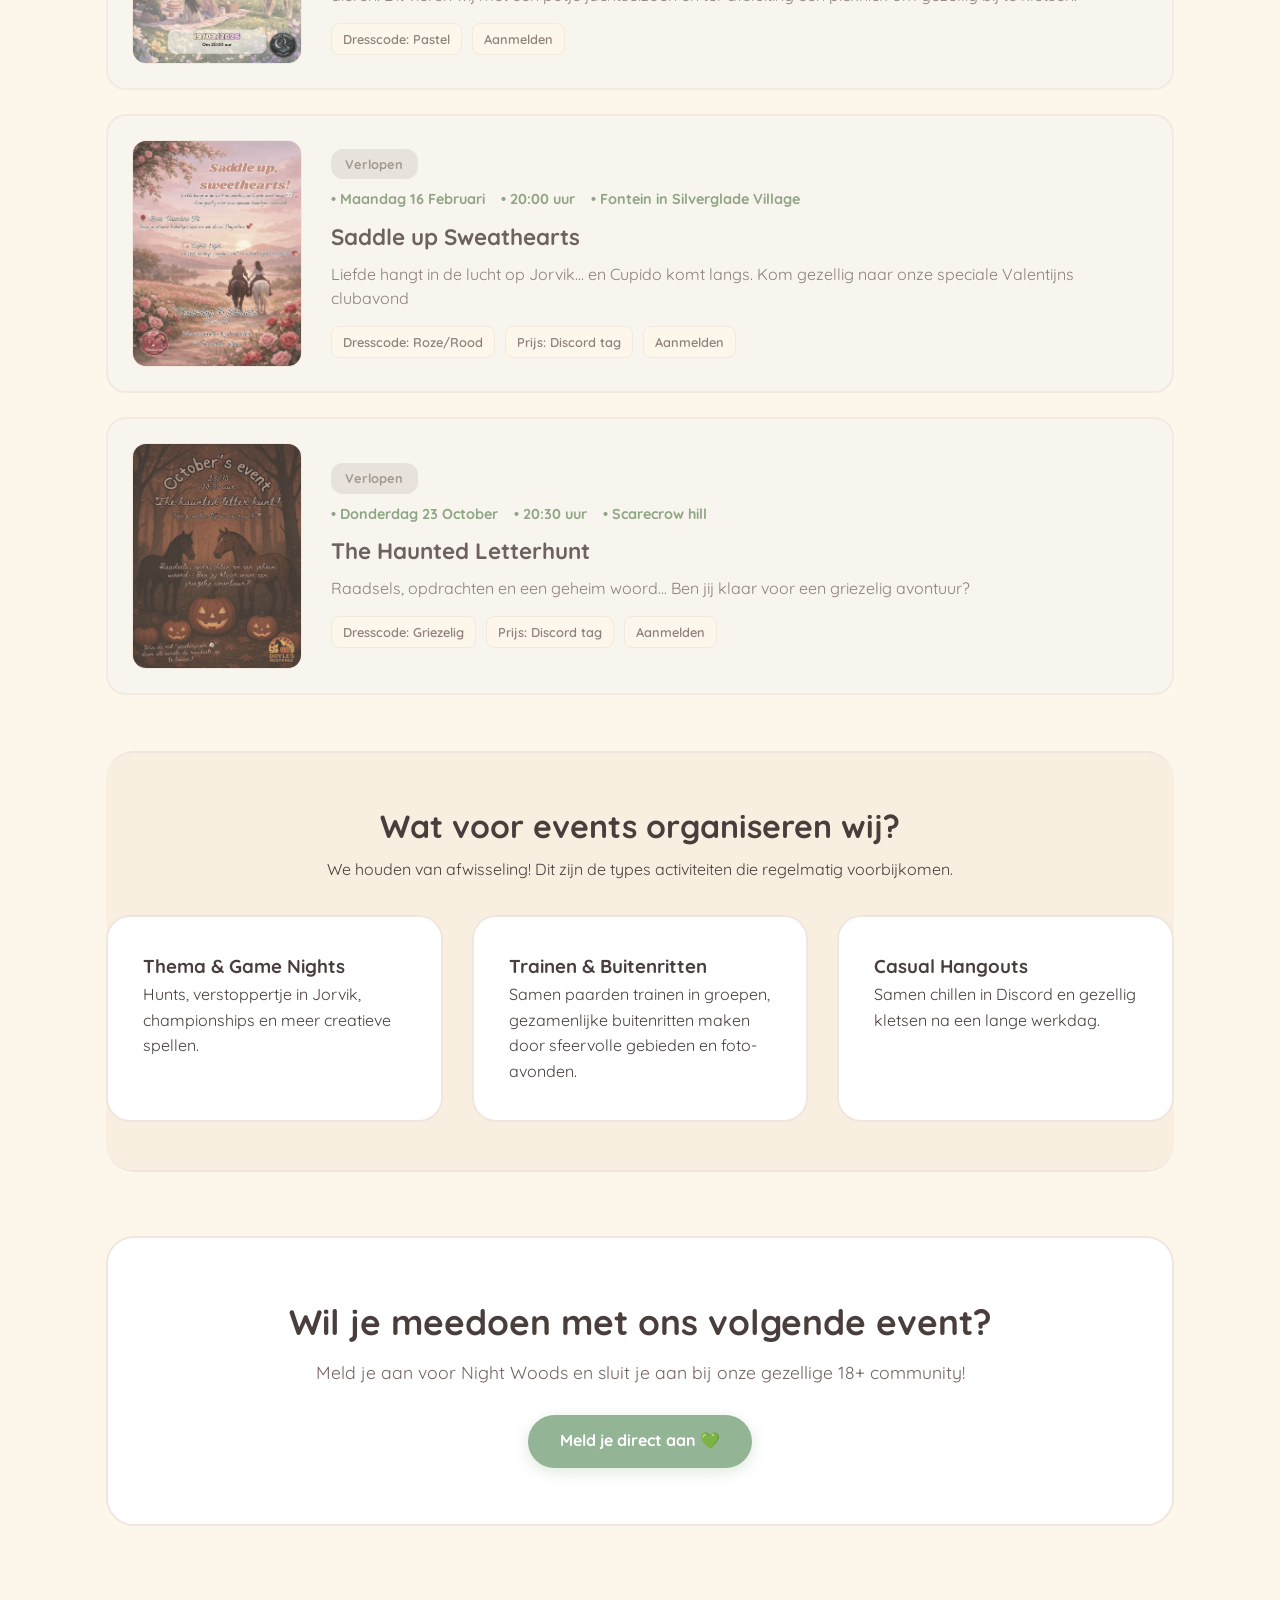
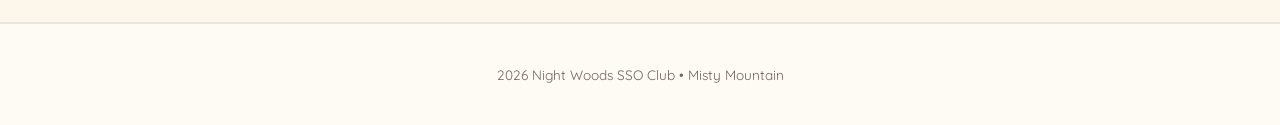
==== commit 734d99b1: "Halloween event toegevoegd" ====
--- a/Events.html
+++ b/Events.html
@@ -46,6 +46,31 @@
             <h2 class="section-title">Binnenkort op de Planning</h2>
             
             <div class="events-vertical-list">
+
+                <!-- Event 2: Maandelijks -->
+                <article class="event-detail-card hover-lift">
+                    <div class="event-poster">
+                        <img src="Assets/Poster/Halloween26.png" alt="Event Poster">
+                    </div>
+                    <div class="event-detail-content">
+                        <div class="event-detail-badge weekly">Aankomend</div>
+                        <div class="event-meta">
+                            <span>• Donderdag 29 October</span>
+                            <span>• 20:00 uur</span>
+                            <span>• Galloper's Keep</span>
+                        </div>
+                        <h3>It's Fall Y'all!</h3>
+                        <p>Doe mee aan onze grijzilige foto speurtocht in Jorvik! Vind jij als eerste alle griezelige voorwerpen? Trek je engste kostuum aan, pak je camera en geniet van deze unieke Halloween ervaring. Ook is er een kostuumwedstrijd, je mag vrijwillig aan elk thema meedoen!</p>
+                        <div class="event-info-tags">
+                            <span class="info-tag">Dresscode: Griezelig</span>
+                            <span class="info-tag">Aanmelden</span>
+                            
+                        </div>
+                    </div>
+                </article>
+
+            </div>
+        </section>
                 
 
 
